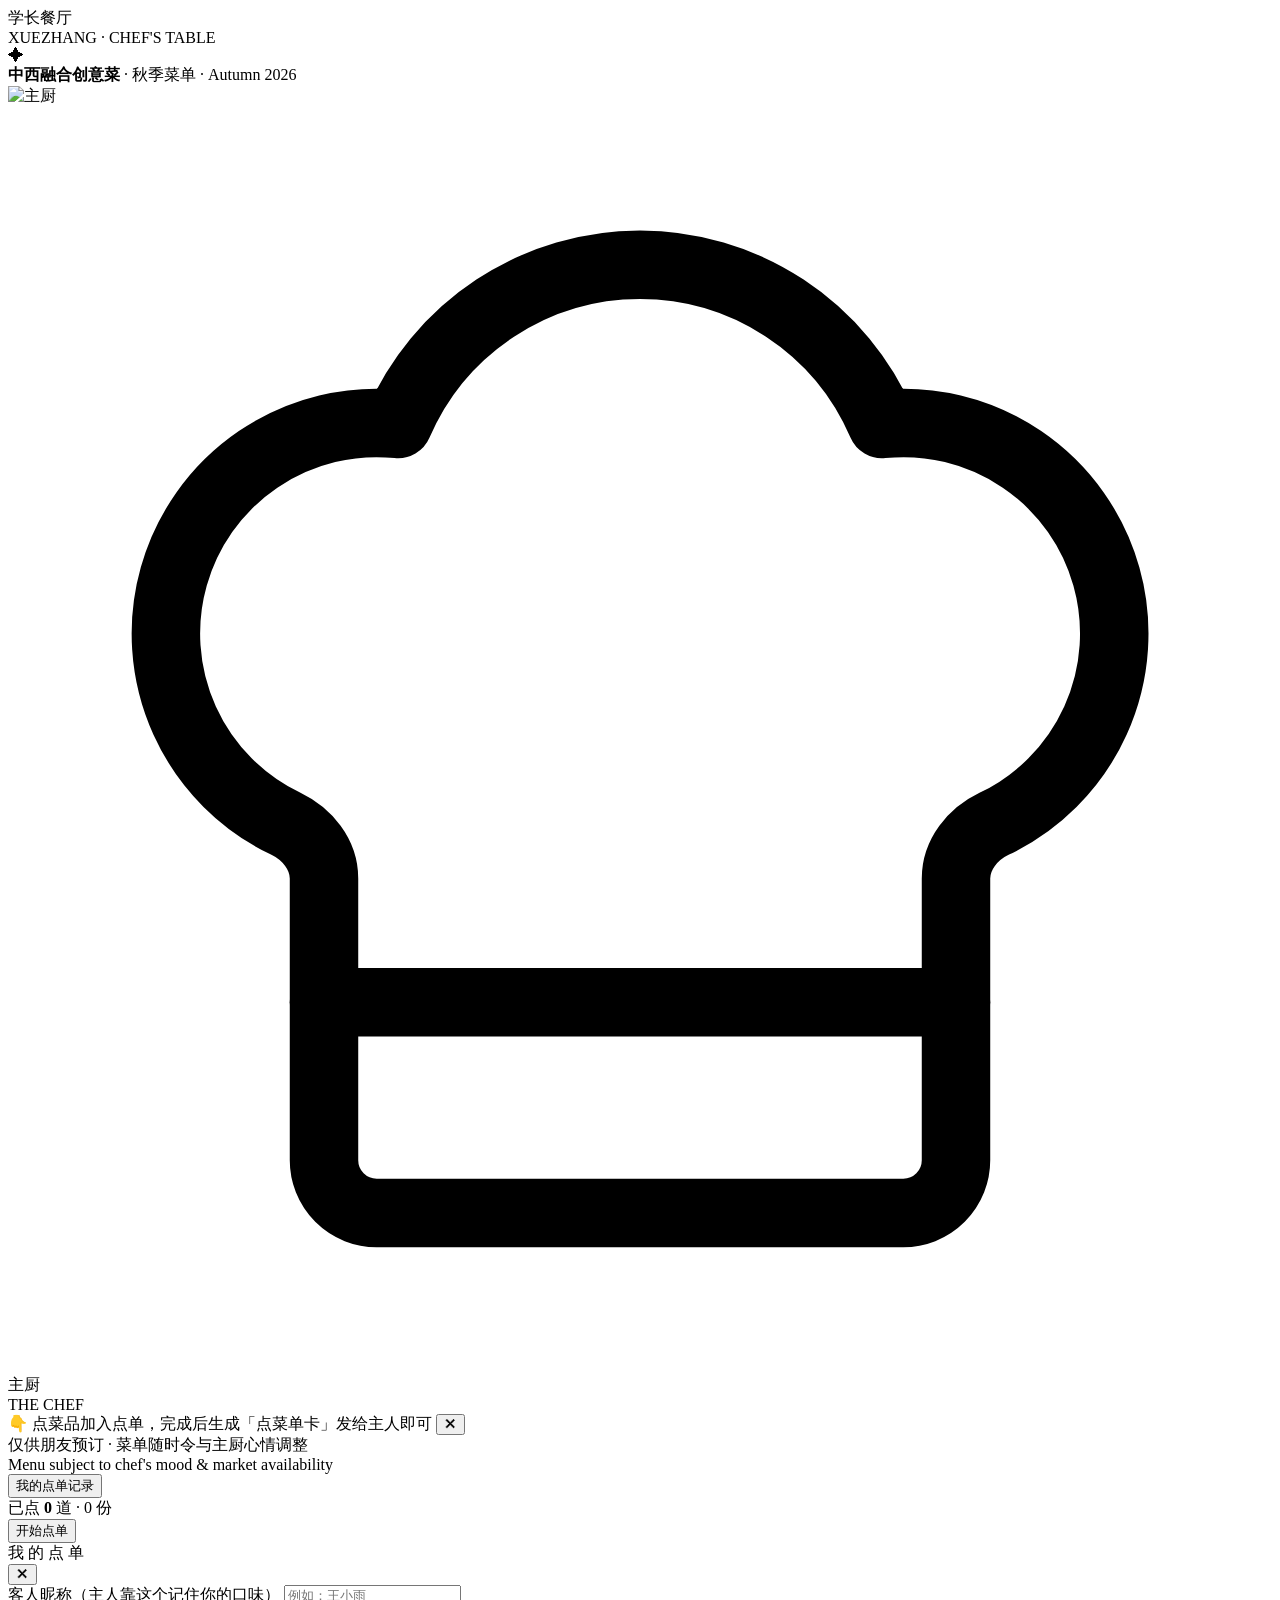
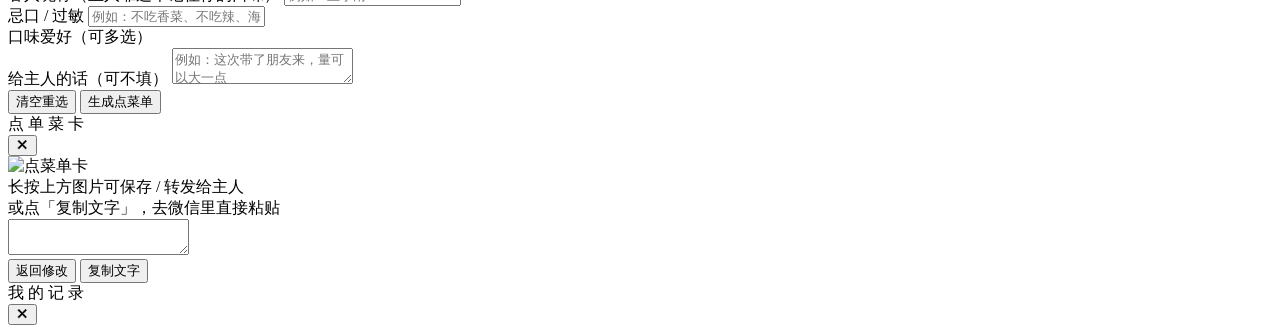
==== index.html @ 0a9fab91 "deploy index.html" ====
<!DOCTYPE html>
<html lang="zh-CN">
<head>
  <meta charset="UTF-8">
  <meta name="viewport" content="width=device-width, initial-scale=1, viewport-fit=cover">
  <meta name="theme-color" content="#FAF6EC">
  <title>学长餐厅 · 菜单</title>
  <link rel="icon" href="data:image/svg+xml,<svg xmlns='http://www.w3.org/2000/svg' viewBox='0 0 100 100'><text y='.9em' font-size='90'>🍽️</text></svg>">
  <link rel="stylesheet" href="styles.css?v=4">
</head>
<body>

  <div class="wrap">

    <header class="menu-header">
      <div class="mh-cn" id="mhName">学长餐厅</div>
      <div class="mh-en" id="mhEn">XUEZHANG · CHEF'S TABLE</div>
      <div class="mh-ornament">✦</div>
      <div class="mh-sub"><b id="mhSub">中西融合创意菜</b> · <span id="mhSeason">秋季菜单 · Autumn 2026</span></div>
      <div class="mh-sub-en" id="mhSubEn"></div>

      <div class="chef-block">
        <div class="chef-ring">
          <img src="assets/chef.jpg?v=4" alt="主厨">
        </div>
        <svg class="chef-hat" viewBox="0 0 24 24" fill="none" stroke="currentColor" stroke-width="1.3" stroke-linecap="round" stroke-linejoin="round" aria-hidden="true">
          <path d="M17 21a1 1 0 0 0 1-1v-5.35c0-.457.316-.844.727-1.041a4 4 0 0 0-2.134-7.589 5 5 0 0 0-9.186 0 4 4 0 0 0-2.134 7.588c.411.198.727.585.727 1.041V20a1 1 0 0 0 1 1Z"/>
          <path d="M6 17h12"/>
        </svg>
        <div class="chef-title">主厨</div>
        <div class="chef-en">THE CHEF</div>
      </div>
    </header>

    <div class="hint-bar" id="hintBar">
      <span>👇 点菜品加入点单，完成后生成「点菜单卡」发给主人即可</span>
      <button class="hb-close" id="hintClose" aria-label="知道了">✕</button>
    </div>

    <nav class="section-nav" id="sectionNav"></nav>

    <main id="menuBody"></main>

    <footer class="menu-footer">
      <div class="mf-note" id="mfNote">仅供朋友预订 · 菜单随时令与主厨心情调整</div>
      <div class="mf-credit">Menu subject to chef's mood &amp; market availability</div>
      <button class="history-link" id="btnHistory">我的点单记录</button>
    </footer>

  </div>

  <!-- 底部点单条 -->
  <div class="bottom-bar" id="bottomBar">
    <div class="bb-info">已点 <b id="bbCount">0</b> 道 · <span id="bbQty">0</span> 份</div>
    <button class="bb-btn" id="btnOpenOrder">开始点单</button>
  </div>

  <!-- 点单表单抽屉 -->
  <div class="sheet" id="sheetOrder">
    <div class="sheet-panel">
      <div class="sheet-grab"></div>
      <div class="sheet-head">
        <div class="sheet-title">我 的 点 单</div>
        <button class="sheet-close" data-close="sheetOrder">✕</button>
      </div>

      <div id="cartList"></div>

      <div class="form-row">
        <label class="form-label">客人昵称（主人靠这个记住你的口味）</label>
        <input class="form-input" id="fName" placeholder="例如：王小雨" maxlength="12">
      </div>
      <div class="form-row">
        <label class="form-label">忌口 / 过敏</label>
        <input class="form-input" id="fRestr" placeholder="例如：不吃香菜、不吃辣、海鲜过敏；没有可不填" maxlength="50">
      </div>
      <div class="form-row">
        <label class="form-label">口味爱好（可多选）</label>
        <div class="chips" id="prefChips"></div>
      </div>
      <div class="form-row">
        <label class="form-label">给主人的话（可不填）</label>
        <textarea class="form-textarea" id="fNote" placeholder="例如：这次带了朋友来，量可以大一点" maxlength="80"></textarea>
      </div>

      <div class="btn-row">
        <button class="btn btn-ghost" id="btnClear">清空重选</button>
        <button class="btn btn-primary" id="btnGen">生成点菜单</button>
      </div>
    </div>
  </div>

  <!-- 点单卡结果抽屉 -->
  <div class="sheet" id="sheetResult">
    <div class="sheet-panel">
      <div class="sheet-grab"></div>
      <div class="sheet-head">
        <div class="sheet-title">点 单 菜 卡</div>
        <button class="sheet-close" data-close="sheetResult">✕</button>
      </div>

      <img class="result-img" id="cardImg" alt="点菜单卡">
      <div class="result-tip">
        长按上方图片可保存 / 转发给主人<br>
        或点「复制文字」，去微信里直接粘贴
      </div>
      <textarea class="copy-source" id="copySource" readonly></textarea>

      <div class="btn-row">
        <button class="btn btn-ghost" id="btnBackEdit">返回修改</button>
        <button class="btn btn-primary" id="btnCopy">复制文字</button>
      </div>
    </div>
  </div>

  <!-- 历史记录抽屉 -->
  <div class="sheet" id="sheetHistory">
    <div class="sheet-panel">
      <div class="sheet-grab"></div>
      <div class="sheet-head">
        <div class="sheet-title">我 的 记 录</div>
        <button class="sheet-close" data-close="sheetHistory">✕</button>
      </div>
      <div id="historyList"></div>
    </div>
  </div>

  <div class="toast" id="toast"></div>

  <script src="menu-data.js?v=6"></script>
  <script src="card.js"></script>
  <script src="guest.js"></script>
</body>
</html>
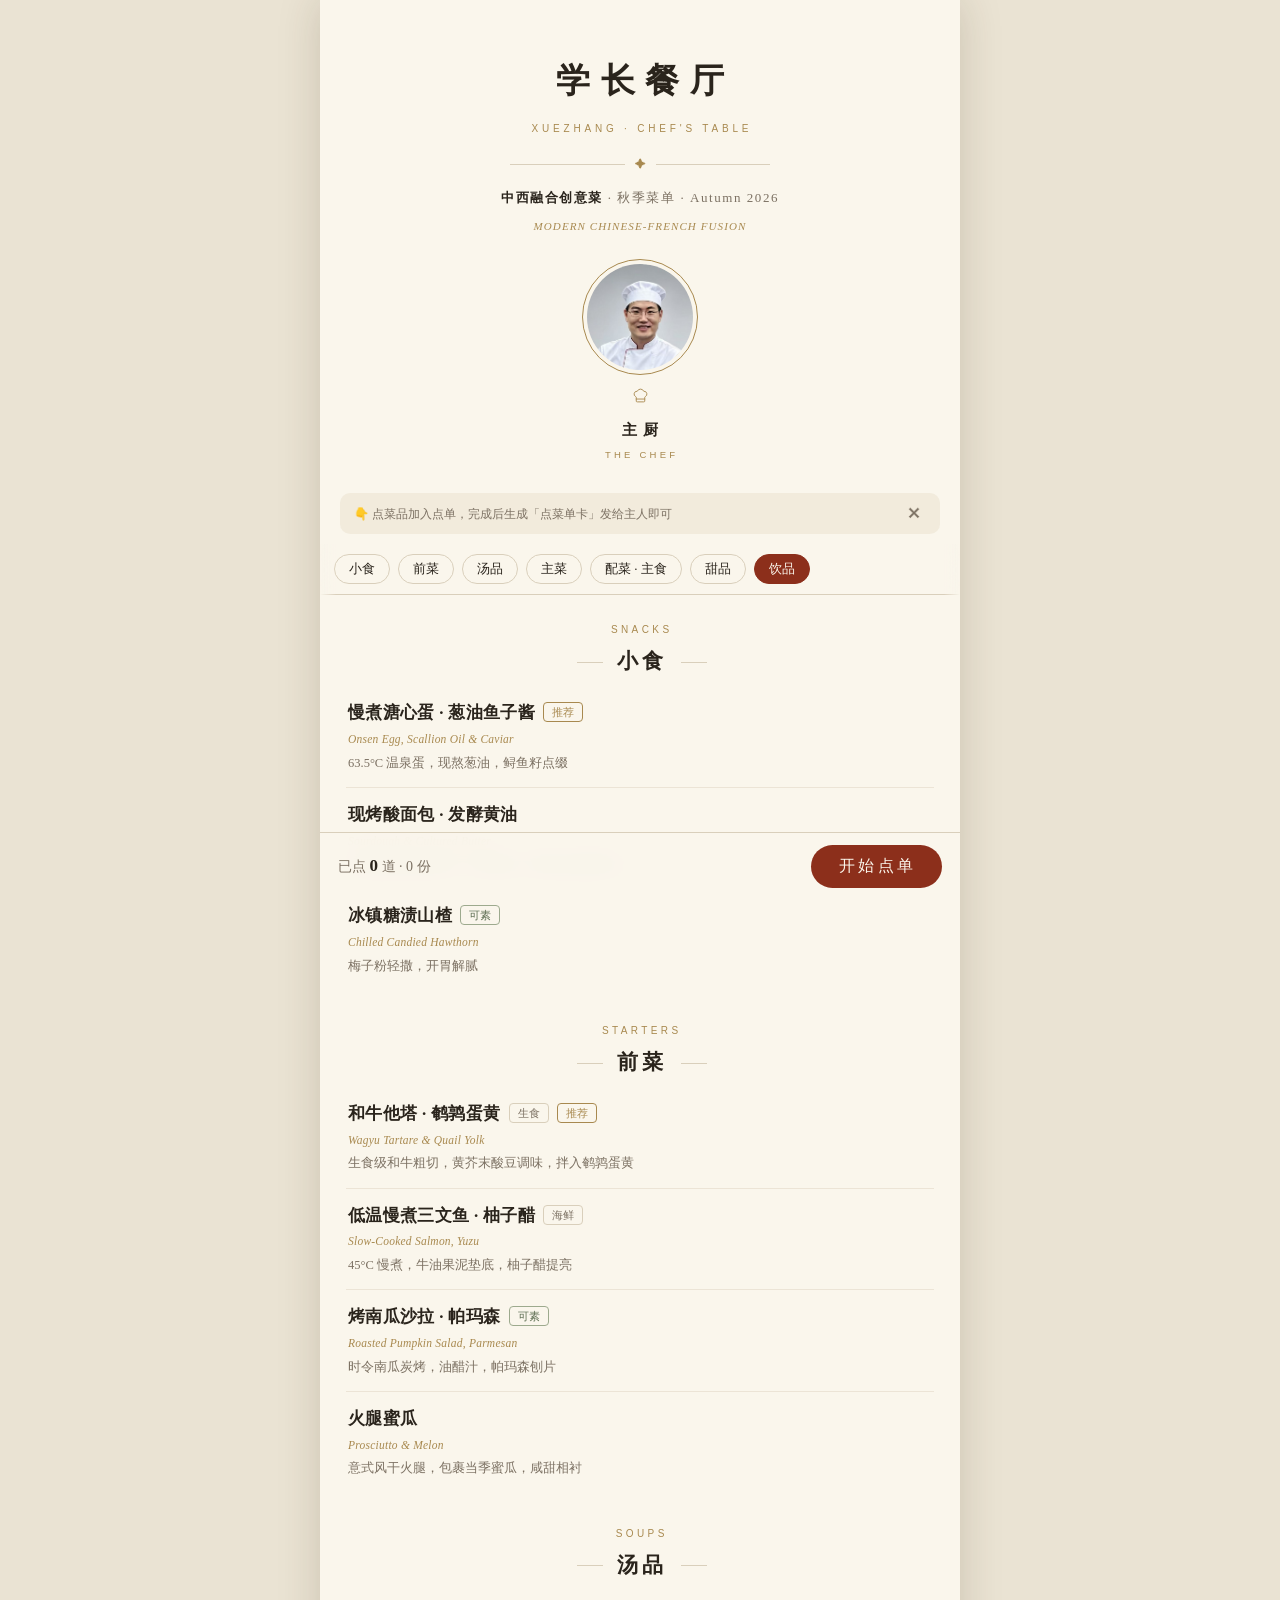
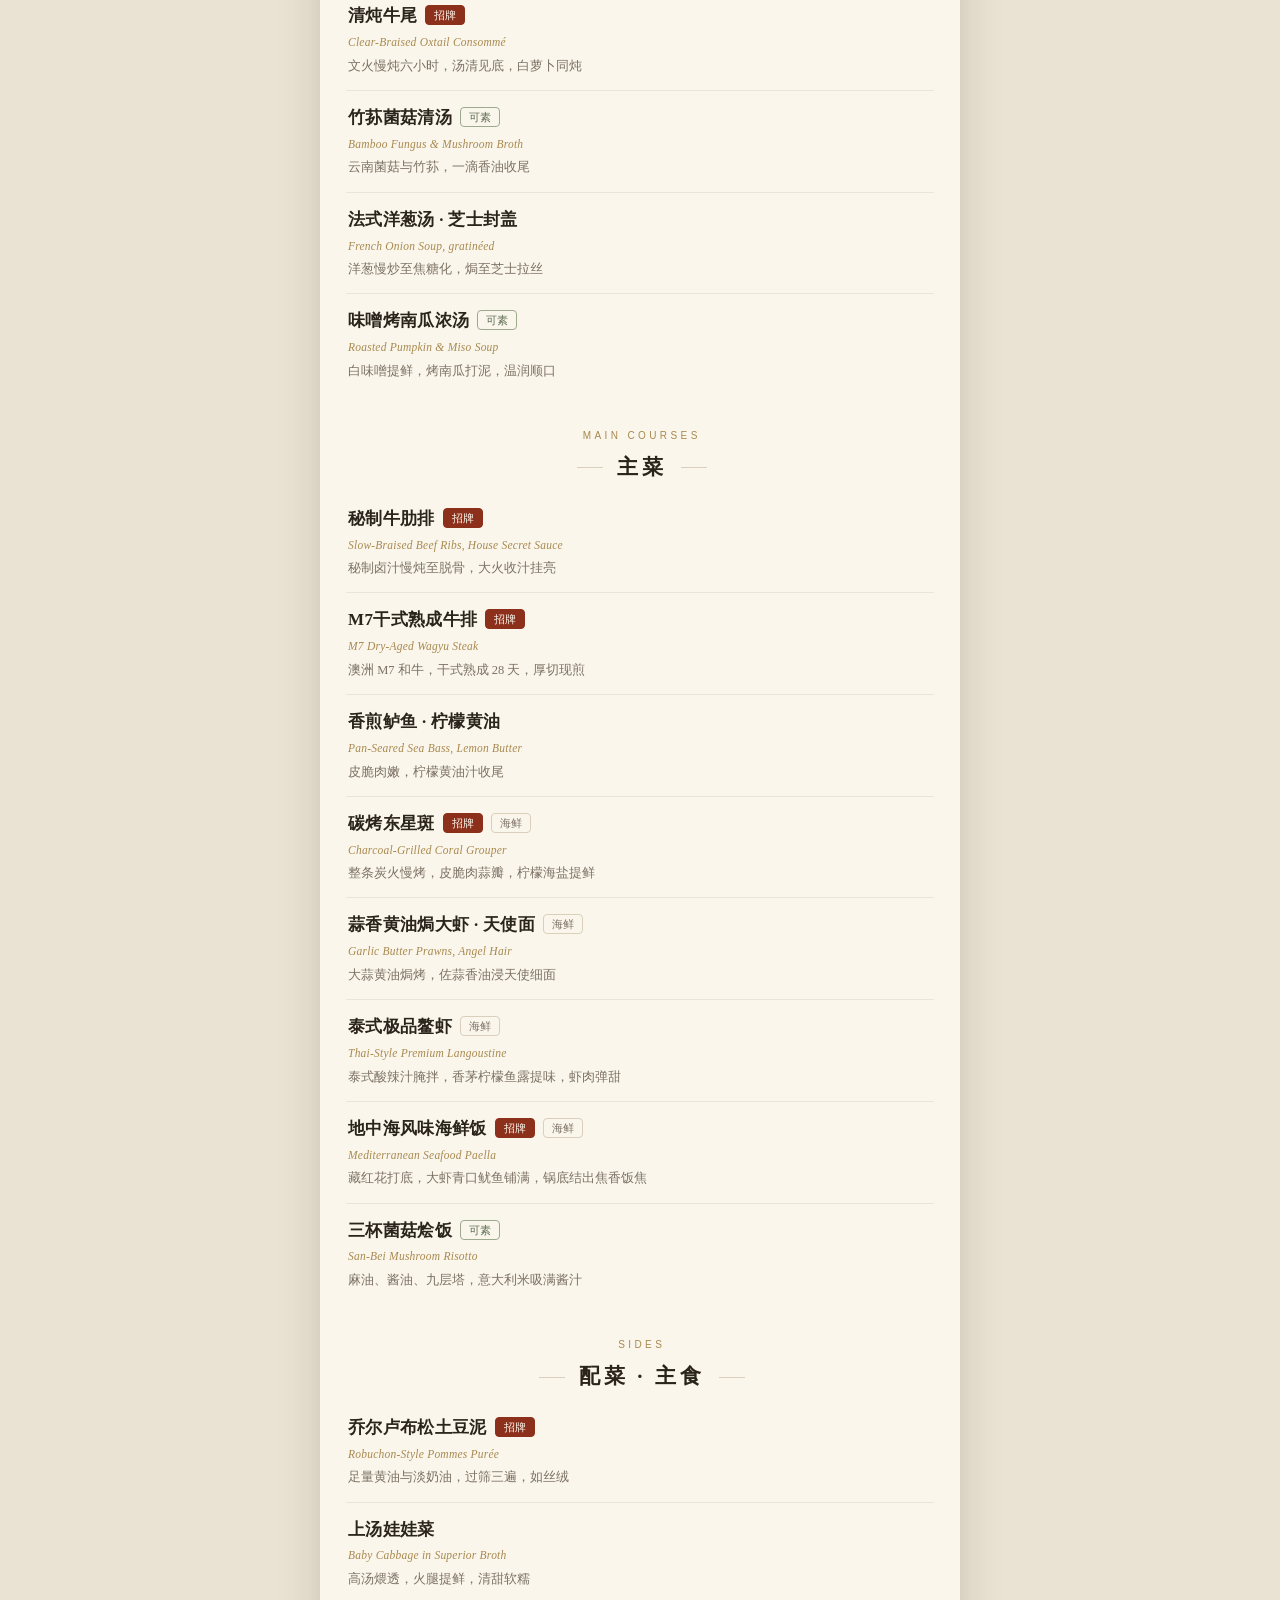
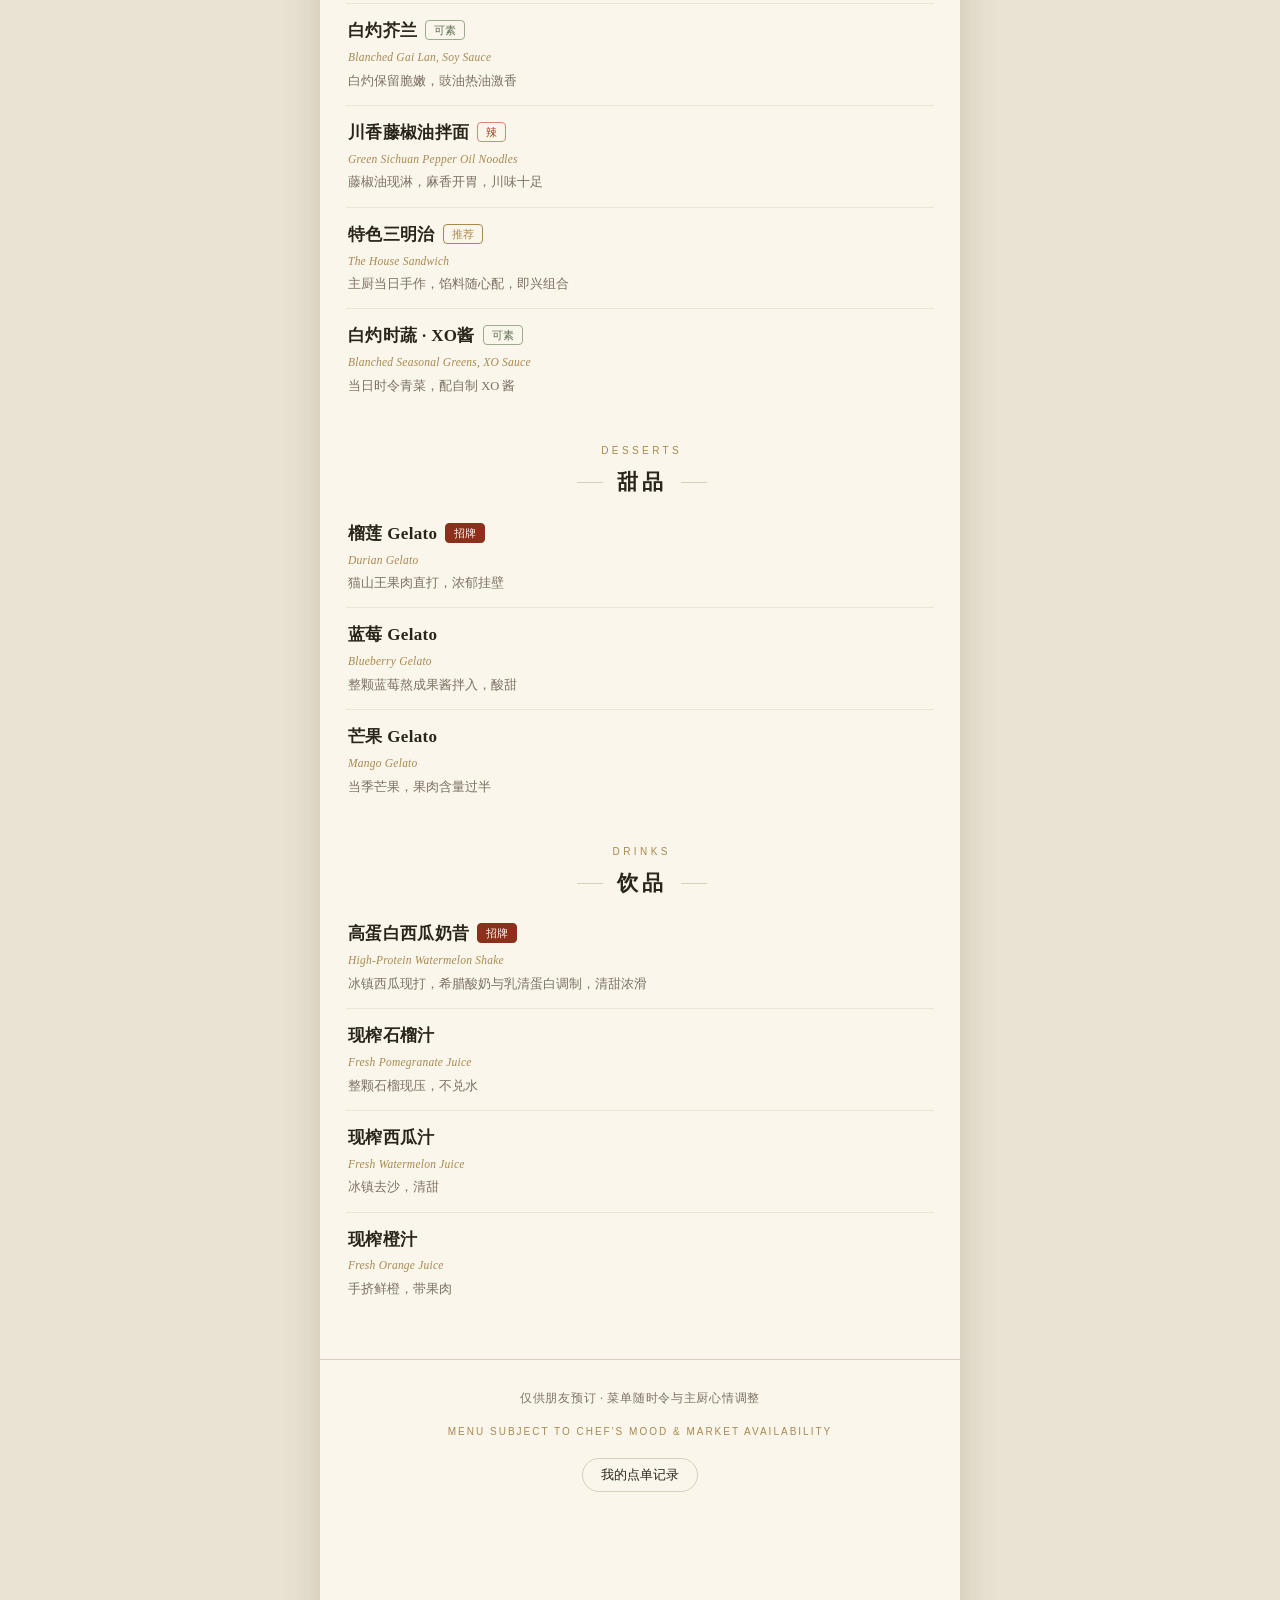
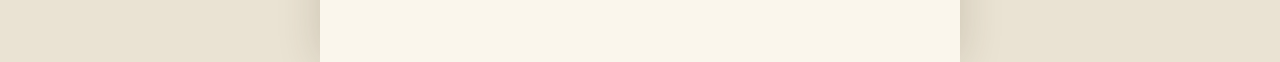
==== commit 099fe2cd: "fix: 确认点单按钮与抽屉标题" ====
--- a/index.html
+++ b/index.html
@@ -60,7 +60,7 @@
     <div class="sheet-panel">
       <div class="sheet-grab"></div>
       <div class="sheet-head">
-        <div class="sheet-title">我 的 点 单</div>
+        <div class="sheet-title">确 认 点 单</div>
         <button class="sheet-close" data-close="sheetOrder">✕</button>
       </div>
 
@@ -129,6 +129,6 @@
 
   <script src="menu-data.js?v=6"></script>
   <script src="card.js"></script>
-  <script src="guest.js"></script>
+  <script src="guest.js?v=2"></script>
 </body>
 </html>
--- a/styles.css
+++ b/styles.css
@@ -0,0 +1,794 @@
+/* ============================================================
+   学长餐厅 · 样式（客人端 + 主人端共用）
+   米白纸面 / 衬线字体 / 细线 / 朱砂红点缀 —— fine dining 菜单气质
+   ============================================================ */
+
+:root {
+  --bg: #EAE3D3;          /* 桌面 backdrop */
+  --paper: #FAF6EC;       /* 纸面 */
+  --paper-2: #FFFDF7;     /* 更亮一层（表单、卡片） */
+  --ink: #2A241C;         /* 墨色 */
+  --muted: #7C7163;       /* 弱化文字 */
+  --accent: #8C2F1B;      /* 朱砂红 */
+  --accent-dark: #6E2413;
+  --gold: #A8894F;        /* 描金 */
+  --hairline: #D9CFBB;    /* 细线 */
+  --green: #5A6B4F;       /* 可素 */
+  --serif: "Songti SC", "STSong", "Noto Serif SC", "Source Han Serif SC", "SimSun", Georgia, "Times New Roman", serif;
+  --sans: -apple-system, BlinkMacSystemFont, "PingFang SC", "Helvetica Neue", "Microsoft YaHei", sans-serif;
+}
+
+* { box-sizing: border-box; -webkit-tap-highlight-color: transparent; }
+
+html { -webkit-text-size-adjust: 100%; scrollbar-width: none; }
+body::-webkit-scrollbar { display: none; }
+
+body {
+  margin: 0;
+  background: var(--bg);
+  color: var(--ink);
+  font-family: var(--serif);
+  font-size: 15px;
+  line-height: 1.7;
+}
+
+button { font-family: inherit; cursor: pointer; }
+input, textarea, select { font-family: var(--sans); }
+
+/* ---------- 页面容器 ---------- */
+
+.wrap {
+  max-width: 640px;
+  margin: 0 auto;
+  min-height: 100vh;
+  background: var(--paper);
+  box-shadow: 0 0 40px rgba(60, 45, 20, .18);
+  padding-bottom: 150px;   /* 给底部点单条留空间 */
+}
+
+/* ---------- 菜单页眉 ---------- */
+
+.menu-header {
+  text-align: center;
+  padding: 52px 24px 30px;
+}
+
+.mh-cn {
+  font-size: 34px;
+  letter-spacing: .32em;
+  margin-right: -.32em;   /* 抵消最后一个字的字距，保证视觉居中 */
+  font-weight: 700;
+}
+
+.mh-en {
+  margin-top: 10px;
+  font-family: var(--sans);
+  font-size: 10px;
+  letter-spacing: .38em;
+  margin-right: -.38em;
+  color: var(--gold);
+  text-transform: uppercase;
+}
+
+.mh-ornament {
+  display: flex;
+  align-items: center;
+  gap: 10px;
+  margin: 18px auto 0;
+  max-width: 260px;
+  color: var(--gold);
+  font-size: 11px;
+}
+.mh-ornament::before, .mh-ornament::after {
+  content: "";
+  flex: 1;
+  height: 1px;
+  background: var(--hairline);
+}
+
+.mh-sub {
+  margin-top: 14px;
+  font-size: 13px;
+  color: var(--muted);
+  letter-spacing: .12em;
+}
+.mh-sub b { color: var(--ink); font-weight: 600; }
+.mh-sub-en {
+  margin-top: 7px;
+  font-style: italic;
+  font-family: var(--serif);
+  font-size: 11px;
+  letter-spacing: .1em;
+  color: var(--gold);
+}
+
+/* ---------- 主厨头像 ---------- */
+
+.chef-block {
+  margin-top: 24px;
+  text-align: center;
+}
+.chef-ring {
+  width: 116px;
+  height: 116px;
+  margin: 0 auto;
+  border-radius: 50%;
+  padding: 4px;
+  border: 1px solid var(--gold);
+  position: relative;
+  background: var(--paper);
+  overflow: hidden;
+}
+.chef-ring::after {
+  content: "";
+  position: absolute;
+  inset: -6px;
+  border-radius: 50%;
+  border: 1px solid var(--hairline);
+}
+.chef-ring img {
+  width: 100%;
+  height: 100%;
+  border-radius: 50%;
+  object-fit: cover;
+  object-position: 50% 28%;
+  display: block;
+}
+.chef-hat {
+  width: 17px;
+  height: 17px;
+  color: var(--gold);
+  margin-top: 12px;
+}
+.chef-title {
+  margin-top: 5px;
+  font-size: 15px;
+  font-weight: 700;
+  letter-spacing: .34em;
+  margin-right: -.34em;
+}
+.chef-en {
+  margin-top: 4px;
+  font-family: var(--sans);
+  font-size: 9.5px;
+  letter-spacing: .34em;
+  margin-right: -.34em;
+  color: var(--gold);
+  text-transform: uppercase;
+}
+
+/* ---------- 新手提示条 ---------- */
+
+.hint-bar {
+  margin: 0 20px 10px;
+  padding: 10px 14px;
+  border-radius: 10px;
+  background: rgba(168, 137, 79, .10);
+  font-family: var(--sans);
+  font-size: 12px;
+  color: var(--muted);
+  display: flex;
+  align-items: center;
+  gap: 8px;
+}
+.hint-bar .hb-close {
+  margin-left: auto;
+  border: 0;
+  background: none;
+  color: var(--muted);
+  font-size: 15px;
+  padding: 2px 4px;
+}
+
+/* ---------- 分节导航（吸顶） ---------- */
+
+.section-nav {
+  position: sticky;
+  top: 0;
+  z-index: 20;
+  background: rgba(250, 246, 236, .92);
+  -webkit-backdrop-filter: blur(10px);
+  backdrop-filter: blur(10px);
+  border-bottom: 1px solid var(--hairline);
+  display: flex;
+  overflow-x: auto;
+  scrollbar-width: none;
+  padding: 10px 14px;
+  gap: 8px;
+}
+.section-nav::-webkit-scrollbar { display: none; }
+.section-nav {
+  -webkit-mask-image: linear-gradient(90deg, transparent 0, #000 16px, #000 calc(100% - 16px), transparent);
+  mask-image: linear-gradient(90deg, transparent 0, #000 16px, #000 calc(100% - 16px), transparent);
+}
+
+.nav-chip {
+  flex: none;
+  border: 1px solid var(--hairline);
+  background: transparent;
+  border-radius: 999px;
+  padding: 5px 14px;
+  font-family: var(--serif);
+  font-size: 13px;
+  color: var(--ink);
+  transition: all .18s;
+}
+.nav-chip.on {
+  border-color: var(--accent);
+  color: #FBF6EC;
+  background: var(--accent);
+}
+
+/* ---------- 菜单分节 ---------- */
+
+.menu-section { padding: 26px 26px 6px; scroll-margin-top: 58px; }
+
+.sec-head {
+  text-align: center;
+  margin-bottom: 6px;
+}
+.sec-en {
+  font-family: var(--sans);
+  font-size: 10px;
+  letter-spacing: .34em;
+  margin-right: -.34em;
+  color: var(--gold);
+  text-transform: uppercase;
+}
+.sec-cn {
+  display: flex;
+  align-items: center;
+  justify-content: center;
+  gap: 14px;
+  margin-top: 6px;
+  font-size: 21px;
+  font-weight: 700;
+  letter-spacing: .18em;
+  margin-right: -.18em;
+}
+.sec-cn::before, .sec-cn::after {
+  content: "";
+  width: 26px;
+  height: 1px;
+  background: var(--hairline);
+}
+.sec-note {
+  text-align: center;
+  font-size: 11px;
+  color: var(--muted);
+  margin-bottom: 8px;
+}
+
+/* ---------- 菜品 ---------- */
+
+.dish {
+  padding: 13px 2px;
+  border-bottom: 1px solid rgba(217, 207, 187, .45);
+  position: relative;
+}
+.dish:last-child { border-bottom: 0; }
+
+.dish-head {
+  display: flex;
+  align-items: baseline;
+  gap: 8px;
+  flex-wrap: wrap;
+}
+
+.dish-name {
+  font-size: 17px;
+  font-weight: 600;
+  letter-spacing: .02em;
+}
+
+.dish-en {
+  margin-top: 2px;
+  font-style: italic;
+  font-size: 11.5px;
+  letter-spacing: .02em;
+  color: var(--gold);
+}
+
+.dish-desc {
+  margin-top: 3px;
+  font-size: 12.5px;
+  color: var(--muted);
+}
+
+.qty-badge {
+  position: absolute;
+  right: 2px;
+  top: 14px;
+  min-width: 24px;
+  height: 24px;
+  padding: 0 7px;
+  border-radius: 999px;
+  background: var(--accent);
+  color: #FBF6EC;
+  font-family: var(--sans);
+  font-size: 13px;
+  line-height: 24px;
+  text-align: center;
+  display: none;
+}
+.qty-badge.show { display: block; animation: pop .22s ease; }
+
+@keyframes pop {
+  0% { transform: scale(.4); opacity: 0; }
+  70% { transform: scale(1.15); }
+  100% { transform: scale(1); opacity: 1; }
+}
+
+/* 标签 */
+.tag {
+  font-family: var(--sans);
+  font-size: 11px;
+  line-height: 1;
+  padding: 4px 8px 3px;
+  border-radius: 4px;
+  border: 1px solid var(--hairline);
+  color: var(--muted);
+  transform: translateY(-2px);
+}
+.tag-star { background: var(--accent); border-color: var(--accent); color: #FBF6EC; }
+.tag-rec  { border-color: var(--gold); color: var(--gold); }
+.tag-veg  { border-color: #9DAA8E; color: var(--green); }
+.tag-spicy { border-color: #D98873; color: #B03A22; }
+
+/* ---------- 页脚 ---------- */
+
+.menu-footer {
+  margin-top: 40px;
+  padding: 28px 24px 20px;
+  border-top: 1px solid var(--hairline);
+  text-align: center;
+}
+.menu-footer .mf-note { font-size: 12px; color: var(--muted); letter-spacing: .06em; }
+.menu-footer .mf-credit {
+  margin-top: 14px;
+  font-family: var(--sans);
+  font-size: 10px;
+  letter-spacing: .2em;
+  color: var(--gold);
+  text-transform: uppercase;
+}
+.history-link {
+  margin-top: 18px;
+  display: inline-block;
+  border: 1px solid var(--hairline);
+  border-radius: 999px;
+  background: none;
+  padding: 7px 18px;
+  font-family: var(--serif);
+  font-size: 13px;
+  color: var(--ink);
+}
+
+/* ---------- 底部点单条 ---------- */
+
+.bottom-bar {
+  position: fixed;
+  left: 50%;
+  transform: translateX(-50%);
+  bottom: 0;
+  width: 100%;
+  max-width: 640px;
+  z-index: 30;
+  display: flex;
+  align-items: center;
+  gap: 12px;
+  padding: 12px 18px calc(12px + env(safe-area-inset-bottom));
+  background: rgba(250, 246, 236, .94);
+  -webkit-backdrop-filter: blur(12px);
+  backdrop-filter: blur(12px);
+  border-top: 1px solid var(--hairline);
+}
+.bb-info { flex: 1; font-size: 14px; color: var(--muted); }
+.bb-info b { color: var(--ink); font-size: 17px; font-weight: 700; }
+.bb-btn {
+  border: 0;
+  background: var(--accent);
+  color: #FBF6EC;
+  font-family: var(--serif);
+  font-size: 16px;
+  letter-spacing: .2em;
+  padding: 11px 26px 11px 28px;
+  border-radius: 999px;
+}
+.bb-btn:active { background: var(--accent-dark); }
+
+/* ---------- 抽屉（点单表单 / 历史 / 结果） ---------- */
+
+.sheet {
+  position: fixed;
+  inset: 0;
+  z-index: 40;
+  background: rgba(42, 36, 28, .45);
+  opacity: 0;
+  pointer-events: none;
+  transition: opacity .22s;
+}
+.sheet.open { opacity: 1; pointer-events: auto; }
+
+.sheet-panel {
+  position: absolute;
+  left: 50%;
+  transform: translate(-50%, 100%);
+  bottom: 0;
+  width: 100%;
+  max-width: 640px;
+  max-height: 92vh;
+  overflow-y: auto;
+  background: var(--paper);
+  border-radius: 18px 18px 0 0;
+  padding: 10px 22px calc(26px + env(safe-area-inset-bottom));
+  transition: transform .26s cubic-bezier(.32,.72,.33,1);
+}
+.sheet.open .sheet-panel { transform: translate(-50%, 0); }
+
+.sheet-grab {
+  width: 40px; height: 4px;
+  border-radius: 4px;
+  background: var(--hairline);
+  margin: 4px auto 12px;
+}
+.sheet-head {
+  display: flex;
+  align-items: center;
+  justify-content: space-between;
+  margin-bottom: 6px;
+}
+.sheet-title { font-size: 19px; font-weight: 700; letter-spacing: .1em; }
+.sheet-close {
+  border: 0; background: none;
+  font-size: 22px; line-height: 1;
+  color: var(--muted);
+  padding: 4px 6px;
+}
+
+/* 表单 */
+.form-row { margin: 14px 0; }
+.form-label {
+  display: block;
+  font-family: var(--sans);
+  font-size: 12px;
+  color: var(--muted);
+  margin-bottom: 6px;
+  letter-spacing: .04em;
+}
+.form-input, .form-textarea {
+  width: 100%;
+  border: 1px solid var(--hairline);
+  border-radius: 10px;
+  background: var(--paper-2);
+  padding: 11px 12px;
+  font-size: 15px;
+  color: var(--ink);
+  outline: none;
+}
+.form-input:focus, .form-textarea:focus { border-color: var(--gold); }
+.form-textarea { min-height: 72px; resize: none; }
+
+.chips { display: flex; flex-wrap: wrap; gap: 8px; }
+.chip {
+  border: 1px solid var(--hairline);
+  background: var(--paper-2);
+  border-radius: 999px;
+  padding: 7px 14px;
+  font-size: 13px;
+  font-family: var(--serif);
+  color: var(--ink);
+}
+.chip.on {
+  border-color: var(--accent);
+  color: var(--accent);
+  background: rgba(140, 47, 27, .07);
+}
+
+/* 点单清单 */
+.cart-item {
+  display: flex;
+  align-items: center;
+  gap: 10px;
+  padding: 11px 0;
+  border-bottom: 1px solid rgba(217, 207, 187, .5);
+}
+.cart-item:last-child { border-bottom: 0; }
+.ci-name { flex: 1; font-size: 15px; }
+.ci-name .ci-opt {
+  font-family: var(--sans);
+  font-size: 11px;
+  color: var(--gold);
+  margin-left: 4px;
+}
+.opt-select {
+  border: 1px solid var(--hairline);
+  border-radius: 6px;
+  background: var(--paper-2);
+  font-size: 12px;
+  padding: 4px 6px;
+  color: var(--ink);
+}
+.stepper {
+  display: flex;
+  align-items: center;
+  gap: 10px;
+  flex: none;
+}
+.step-btn {
+  width: 30px; height: 30px;
+  border-radius: 999px;
+  border: 1px solid var(--hairline);
+  background: var(--paper-2);
+  font-size: 17px;
+  color: var(--ink);
+  line-height: 1;
+}
+.step-btn:disabled { opacity: .35; }
+.step-num { font-size: 16px; font-weight: 700; min-width: 20px; text-align: center; }
+
+.empty-tip { text-align: center; color: var(--muted); font-size: 13px; padding: 26px 0; }
+
+/* 按钮 */
+.btn {
+  display: inline-block;
+  border-radius: 999px;
+  padding: 12px 26px;
+  font-family: var(--serif);
+  font-size: 15px;
+  letter-spacing: .12em;
+  border: 1px solid var(--hairline);
+  background: var(--paper-2);
+  color: var(--ink);
+}
+.btn-primary { background: var(--accent); border-color: var(--accent); color: #FBF6EC; }
+.btn-primary:active { background: var(--accent-dark); }
+.btn-ghost { background: none; }
+.btn-danger { border-color: #C06B5A; color: #A33D28; background: none; }
+.btn-block { display: block; width: 100%; text-align: center; }
+.btn[disabled] { opacity: .4; pointer-events: none; }
+
+.btn-row { display: flex; gap: 10px; margin-top: 16px; }
+.btn-row .btn { flex: 1; text-align: center; }
+
+/* 点单卡结果 */
+.result-img {
+  width: 100%;
+  border: 1px solid var(--hairline);
+  border-radius: 12px;
+  box-shadow: 0 8px 30px rgba(60, 45, 20, .16);
+  display: block;
+  background: #fff;
+}
+.result-tip {
+  margin-top: 12px;
+  font-family: var(--sans);
+  font-size: 12px;
+  color: var(--muted);
+  text-align: center;
+  line-height: 1.8;
+}
+.copy-source {
+  margin-top: 10px;
+  width: 100%;
+  min-height: 90px;
+  border: 1px dashed var(--hairline);
+  border-radius: 10px;
+  background: var(--paper-2);
+  font-size: 12px;
+  padding: 10px;
+  color: var(--muted);
+  display: none;
+}
+.copy-source.show { display: block; }
+
+/* 历史 */
+.history-item {
+  padding: 13px 0;
+  border-bottom: 1px solid rgba(217, 207, 187, .5);
+}
+.hi-date { font-family: var(--sans); font-size: 12px; color: var(--gold); letter-spacing: .05em; }
+.hi-dishes { font-size: 13px; color: var(--ink); margin: 4px 0 8px; }
+.hi-meta { font-size: 12px; color: var(--muted); }
+.hi-btn {
+  border: 1px solid var(--hairline);
+  background: none;
+  border-radius: 999px;
+  font-family: var(--serif);
+  font-size: 12px;
+  padding: 5px 14px;
+  color: var(--accent);
+}
+
+/* Toast */
+.toast {
+  position: fixed;
+  left: 50%;
+  bottom: 110px;
+  transform: translateX(-50%) translateY(8px);
+  background: rgba(42, 36, 28, .9);
+  color: #FBF6EC;
+  font-family: var(--sans);
+  font-size: 13px;
+  border-radius: 999px;
+  padding: 10px 20px;
+  z-index: 60;
+  opacity: 0;
+  pointer-events: none;
+  transition: all .25s;
+  max-width: 80vw;
+  text-align: center;
+}
+.toast.show { opacity: 1; transform: translateX(-50%) translateY(0); }
+
+/* ============================================================
+   主人后台
+   ============================================================ */
+
+.admin-wrap {
+  max-width: 960px;
+  margin: 0 auto;
+  min-height: 100vh;
+  background: var(--paper);
+  box-shadow: 0 0 40px rgba(60, 45, 20, .18);
+  padding: 40px 22px 80px;
+}
+
+.admin-header { text-align: center; margin-bottom: 24px; }
+.admin-header .mh-cn { font-size: 26px; }
+.admin-tabs {
+  position: sticky;
+  top: 0;
+  z-index: 20;
+  display: flex;
+  gap: 8px;
+  overflow-x: auto;
+  background: rgba(250, 246, 236, .94);
+  -webkit-backdrop-filter: blur(10px);
+  backdrop-filter: blur(10px);
+  border-bottom: 1px solid var(--hairline);
+  border-top: 1px solid var(--hairline);
+  padding: 10px 4px;
+  margin-bottom: 22px;
+  scrollbar-width: none;
+}
+.admin-tabs::-webkit-scrollbar { display: none; }
+.tab-chip {
+  flex: none;
+  border: 1px solid var(--hairline);
+  background: none;
+  border-radius: 999px;
+  padding: 7px 18px;
+  font-family: var(--serif);
+  font-size: 14px;
+  color: var(--ink);
+}
+.tab-chip.on { border-color: var(--accent); color: var(--accent); background: rgba(140, 47, 27, .06); }
+
+.panel { display: none; }
+.panel.on { display: block; }
+
+.card {
+  background: var(--paper-2);
+  border: 1px solid var(--hairline);
+  border-radius: 14px;
+  padding: 20px;
+  margin-bottom: 16px;
+}
+.card h3 {
+  margin: 0 0 4px;
+  font-size: 17px;
+  letter-spacing: .08em;
+}
+.card .card-sub { font-family: var(--sans); font-size: 12px; color: var(--muted); margin: 0 0 12px; }
+
+.form-textarea.tall { min-height: 150px; font-size: 13px; }
+
+.preview-item {
+  border: 1px solid var(--hairline);
+  border-radius: 10px;
+  padding: 12px 14px;
+  margin-top: 10px;
+  font-size: 13px;
+}
+.preview-item.err { border-color: #D3A196; background: rgba(163, 61, 40, .05); }
+.preview-item .pv-head { display: flex; align-items: center; gap: 8px; margin-bottom: 4px; }
+.preview-item .pv-name { font-weight: 700; font-size: 15px; }
+.preview-item .pv-flag {
+  font-family: var(--sans);
+  font-size: 10px;
+  border-radius: 4px;
+  padding: 3px 6px;
+}
+.pv-flag.dup { background: #B98A00; color: #fff; }
+.pv-flag.bad { background: #A33D28; color: #fff; }
+.pv-flag.ok { background: var(--green); color: #fff; }
+.pv-dishes { color: var(--muted); font-family: var(--sans); font-size: 12px; line-height: 1.8; }
+
+.stat-line { font-family: var(--sans); font-size: 12px; color: var(--muted); margin: 4px 0 14px; }
+
+/* 客人档案 */
+.search-input {
+  width: 100%;
+  border: 1px solid var(--hairline);
+  border-radius: 999px;
+  background: var(--paper-2);
+  padding: 10px 16px;
+  font-size: 14px;
+  outline: none;
+  margin-bottom: 14px;
+}
+.guest-cards { display: grid; grid-template-columns: 1fr; gap: 14px; }
+@media (min-width: 720px) { .guest-cards { grid-template-columns: 1fr 1fr; } }
+
+.guest-card { margin-bottom: 0; }
+.gc-name { font-size: 18px; font-weight: 700; letter-spacing: .06em; }
+.gc-visits { font-family: var(--sans); font-size: 11px; color: var(--gold); margin-left: 8px; }
+.gc-block { margin-top: 10px; }
+.gc-label {
+  font-family: var(--sans);
+  font-size: 11px;
+  color: var(--muted);
+  letter-spacing: .1em;
+  margin-bottom: 4px;
+}
+.gc-dishes { font-size: 13px; line-height: 2; }
+.gc-dishes b { font-weight: 700; }
+.gc-restrict { font-size: 13px; color: #A33D28; }
+.gc-note { font-size: 12px; color: var(--muted); font-family: var(--sans); }
+.mini-tag {
+  display: inline-block;
+  font-family: var(--sans);
+  font-size: 11px;
+  border: 1px solid var(--gold);
+  color: var(--gold);
+  border-radius: 999px;
+  padding: 2px 9px;
+  margin: 0 6px 6px 0;
+}
+
+/* 晚宴汇总 */
+.date-pick {
+  border: 1px solid var(--hairline);
+  border-radius: 10px;
+  background: var(--paper-2);
+  padding: 10px 12px;
+  font-size: 14px;
+  color: var(--ink);
+}
+.sum-paper {
+  border: 1px solid var(--hairline);
+  border-radius: 14px;
+  background: var(--paper-2);
+  padding: 26px 22px;
+  text-align: center;
+  margin-bottom: 14px;
+}
+.sum-title { font-size: 20px; font-weight: 700; letter-spacing: .2em; }
+.sum-sub { font-family: var(--sans); font-size: 11px; letter-spacing: .3em; color: var(--gold); margin-top: 6px; }
+.sum-body { text-align: left; margin-top: 18px; }
+.sum-sec { margin-top: 14px; }
+.sum-sec-name {
+  font-family: var(--sans);
+  font-size: 11px;
+  letter-spacing: .28em;
+  color: var(--gold);
+  border-bottom: 1px solid var(--hairline);
+  padding-bottom: 4px;
+}
+.sum-row { display: flex; justify-content: space-between; padding: 7px 0; font-size: 14px; border-bottom: 1px dotted rgba(217,207,187,.6); }
+.sum-row:last-child { border-bottom: 0; }
+.sum-row .n { font-weight: 600; }
+.sum-row .q { color: var(--accent); font-family: var(--sans); font-size: 13px; }
+.sum-guests { margin-top: 18px; font-size: 13px; line-height: 2; }
+.sum-guests b { font-weight: 700; }
+.sum-foot { margin-top: 20px; font-size: 11px; color: var(--muted); text-align: center; font-family: var(--sans); }
+
+/* 备份 */
+.backup-tip { font-family: var(--sans); font-size: 12.5px; color: var(--muted); line-height: 1.9; }
+
+@media (max-width: 420px) {
+  .mh-cn { font-size: 28px; }
+  .menu-section { padding: 22px 20px 4px; }
+  .dish-name { font-size: 16px; }
+}
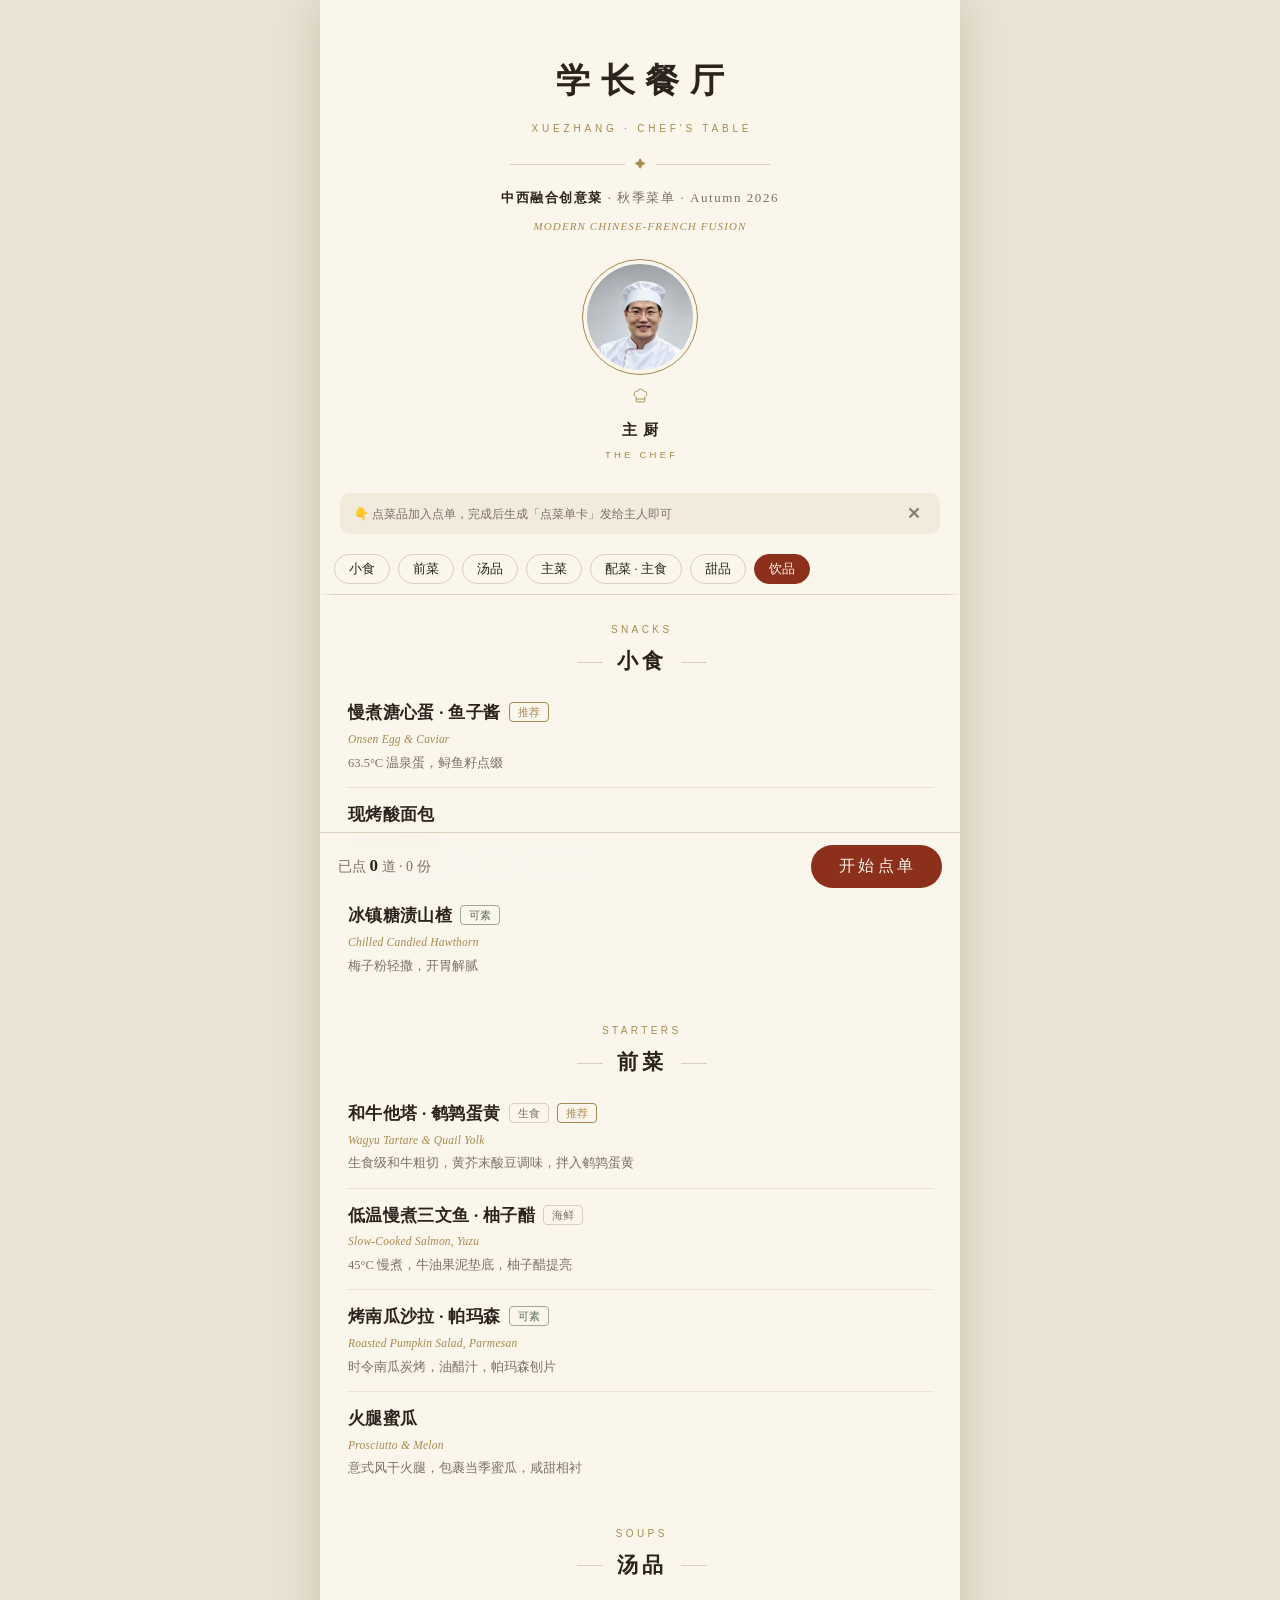
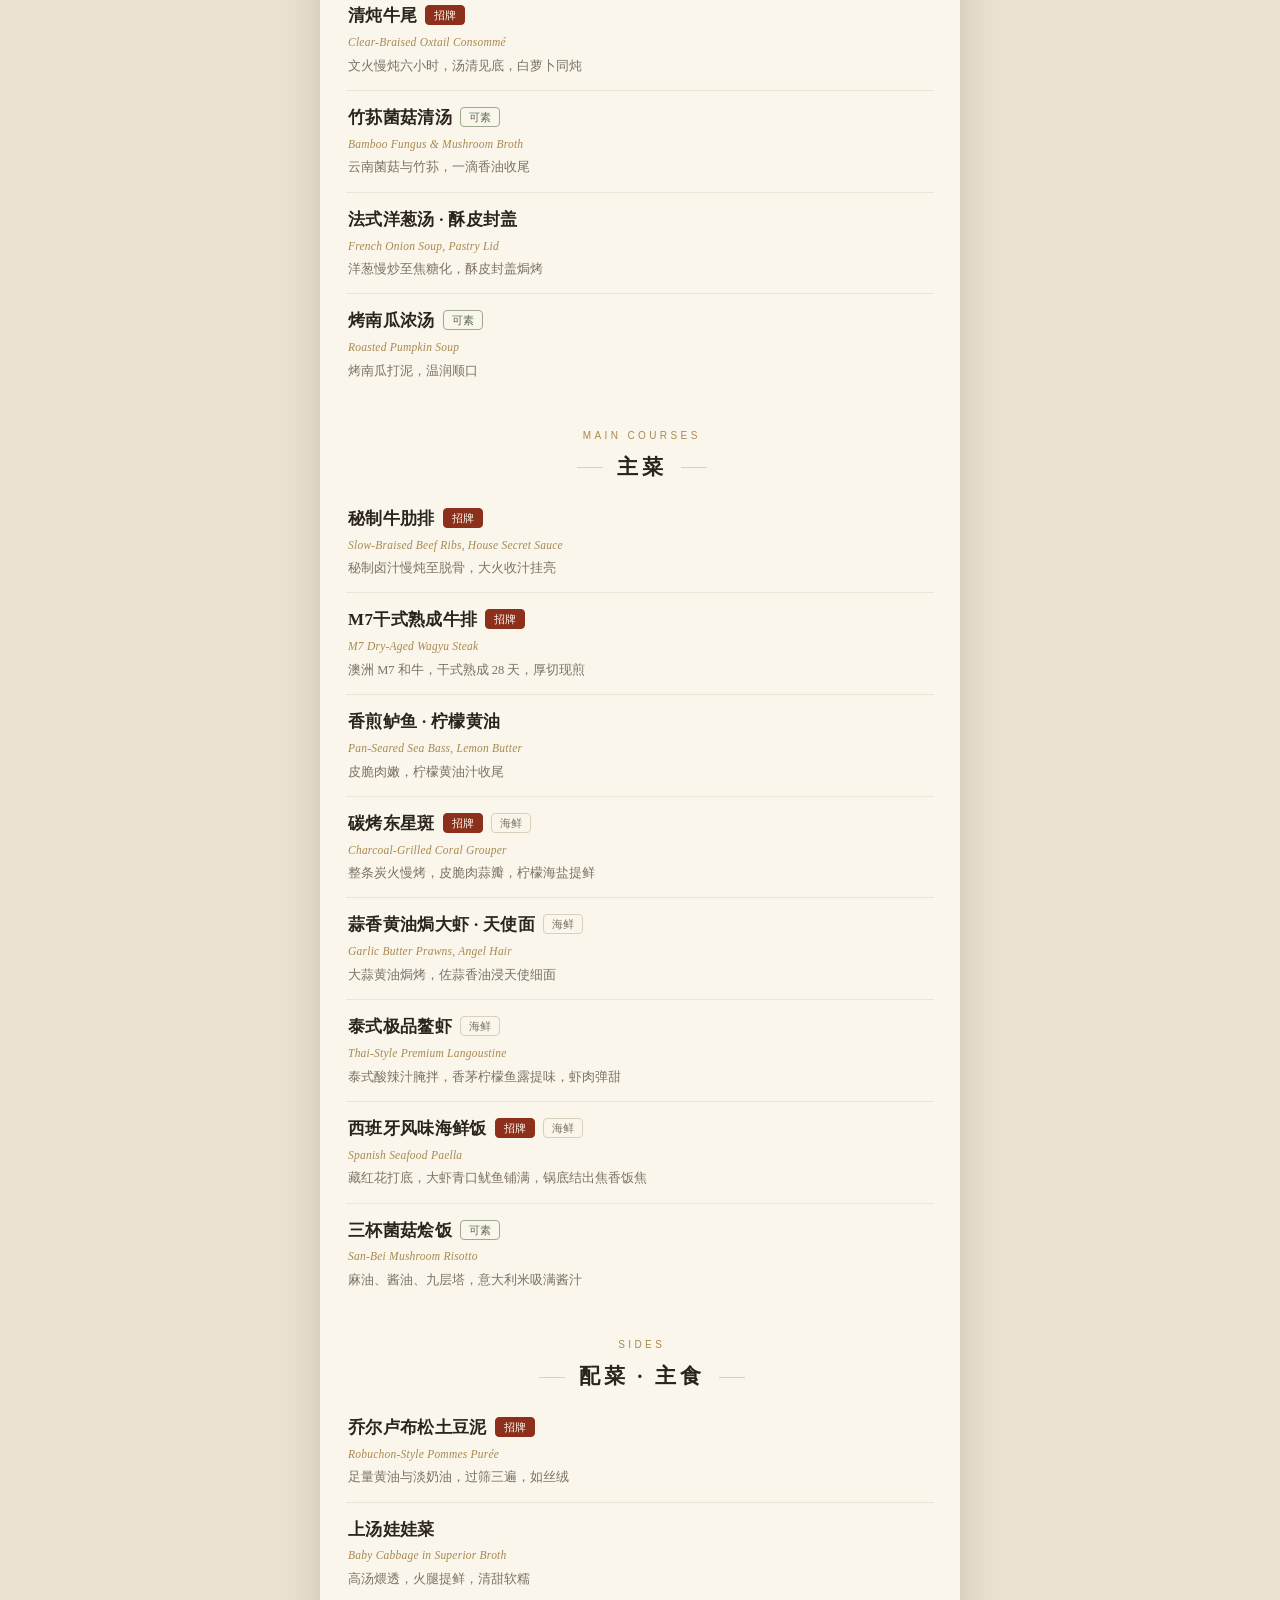
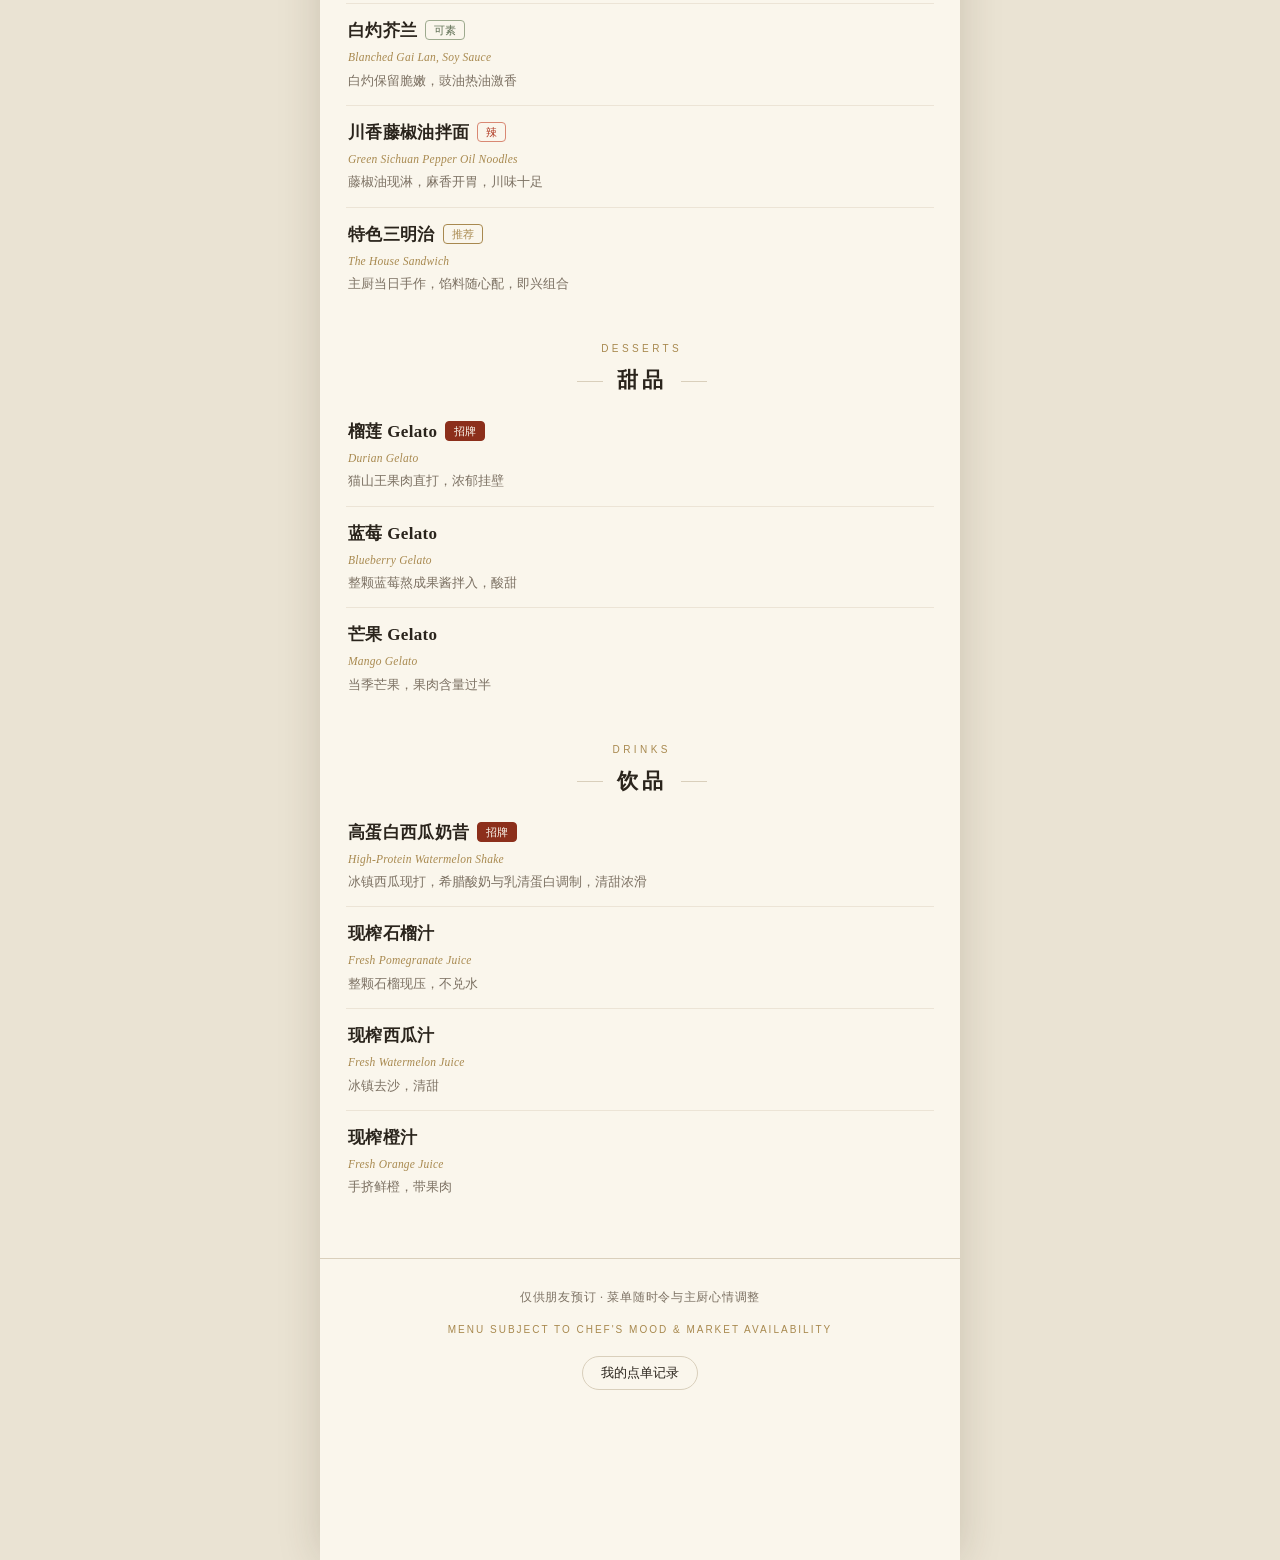
==== commit 7174866c: "menu: 配料核查修订+行内加减份数" ====
--- a/index.html
+++ b/index.html
@@ -6,7 +6,7 @@
   <meta name="theme-color" content="#FAF6EC">
   <title>学长餐厅 · 菜单</title>
   <link rel="icon" href="data:image/svg+xml,<svg xmlns='http://www.w3.org/2000/svg' viewBox='0 0 100 100'><text y='.9em' font-size='90'>🍽️</text></svg>">
-  <link rel="stylesheet" href="styles.css?v=4">
+  <link rel="stylesheet" href="styles.css?v=5">
 </head>
 <body>
 
@@ -101,14 +101,17 @@
 
       <img class="result-img" id="cardImg" alt="点菜单卡">
       <div class="result-tip">
-        长按上方图片可保存 / 转发给主人<br>
-        或点「复制文字」，去微信里直接粘贴
+        点「直接提交给主人」，主人的后台马上自动收到<br>
+        也可以复制文字 / 保存图片，微信里发给主人备用
       </div>
       <textarea class="copy-source" id="copySource" readonly></textarea>
 
       <div class="btn-row">
+        <button class="btn btn-primary" id="btnSubmit">直接提交给主人</button>
+      </div>
+      <div class="btn-row">
         <button class="btn btn-ghost" id="btnBackEdit">返回修改</button>
-        <button class="btn btn-primary" id="btnCopy">复制文字</button>
+        <button class="btn btn-ghost" id="btnCopy">复制文字</button>
       </div>
     </div>
   </div>
@@ -127,8 +130,9 @@
 
   <div class="toast" id="toast"></div>
 
-  <script src="menu-data.js?v=6"></script>
+  <script src="menu-data.js?v=7"></script>
   <script src="card.js"></script>
-  <script src="guest.js?v=2"></script>
+  <script src="cloud-config.js?v=2"></script>
+  <script src="guest.js?v=4"></script>
 </body>
 </html>
--- a/styles.css
+++ b/styles.css
@@ -313,6 +313,41 @@
 }
 .qty-badge.show { display: block; animation: pop .22s ease; }
 
+/* 行内加减份数 */
+.row-stepper {
+  position: absolute;
+  right: 2px;
+  top: 12px;
+  display: none;
+  align-items: center;
+  gap: 9px;
+}
+.row-stepper.show { display: flex; }
+.rs-btn {
+  width: 27px;
+  height: 27px;
+  border-radius: 999px;
+  border: 1px solid var(--hairline);
+  background: var(--paper-2);
+  font-size: 16px;
+  line-height: 1;
+  color: var(--ink);
+  padding: 0;
+}
+.rs-btn:active { background: var(--hairline); }
+.rs-plus {
+  background: var(--accent);
+  border-color: var(--accent);
+  color: #FBF6EC;
+}
+.rs-plus:active { background: var(--accent-dark); }
+.rs-num {
+  font-size: 16px;
+  font-weight: 700;
+  min-width: 18px;
+  text-align: center;
+}
+
 @keyframes pop {
   0% { transform: scale(.4); opacity: 0; }
   70% { transform: scale(1.15); }
